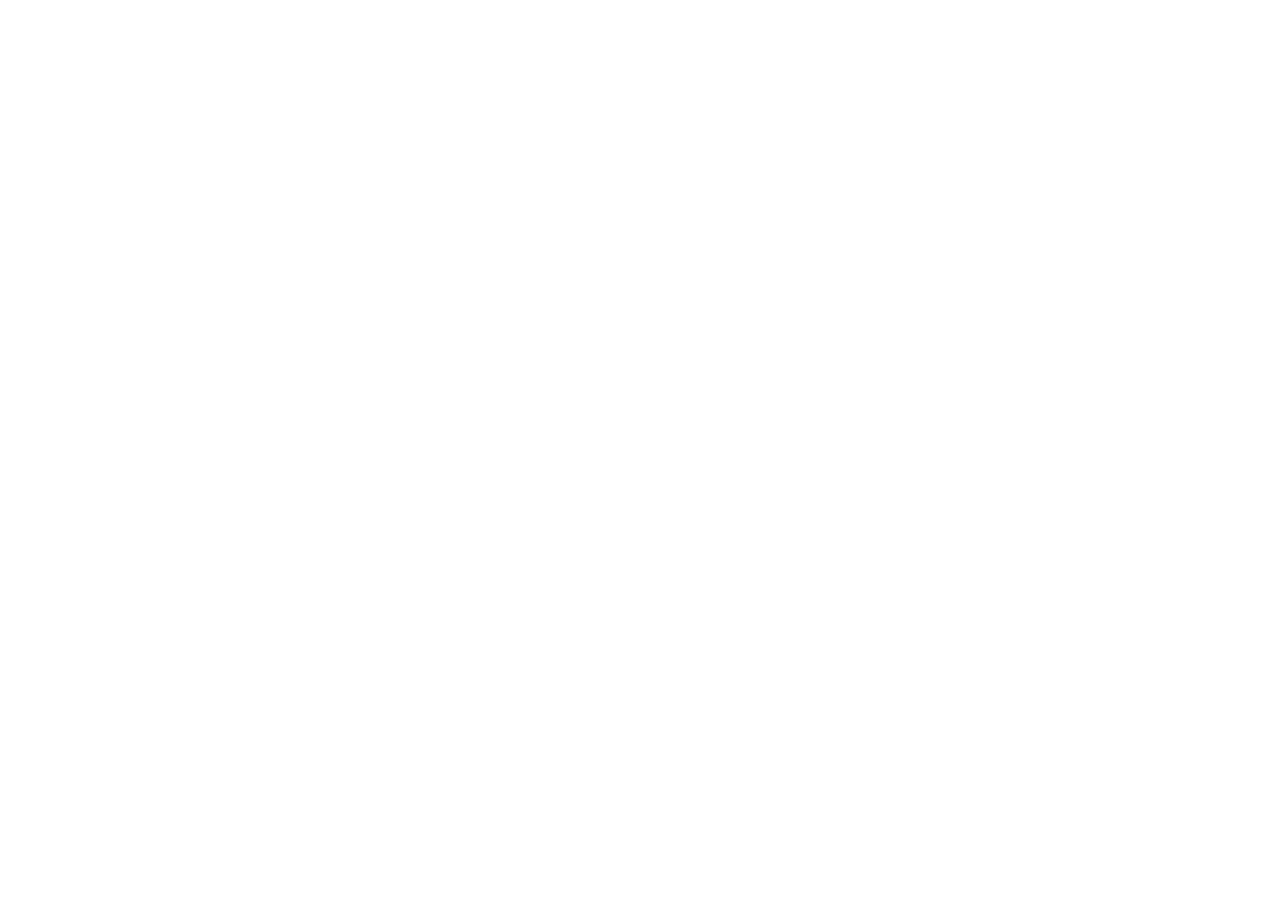
==== index.html @ b49e2612 "segundo committt" ====
<!DOCTYPE html>
<html lang="en">
  <head>
    <meta charset="UTF-8" />
    <meta name="viewport" content="width=device-width, initial-scale=1.0" />
    <title>Proyecto Personal</title>
  </head>
  <body>
    <header>
      <!-- HEADER-->
    </header>
    <main>
      <!--  MAIN CONTENT  -->
    </main>

    <footer>
      <!--  FOOTER   -->
    </footer>
  </body>
</html>
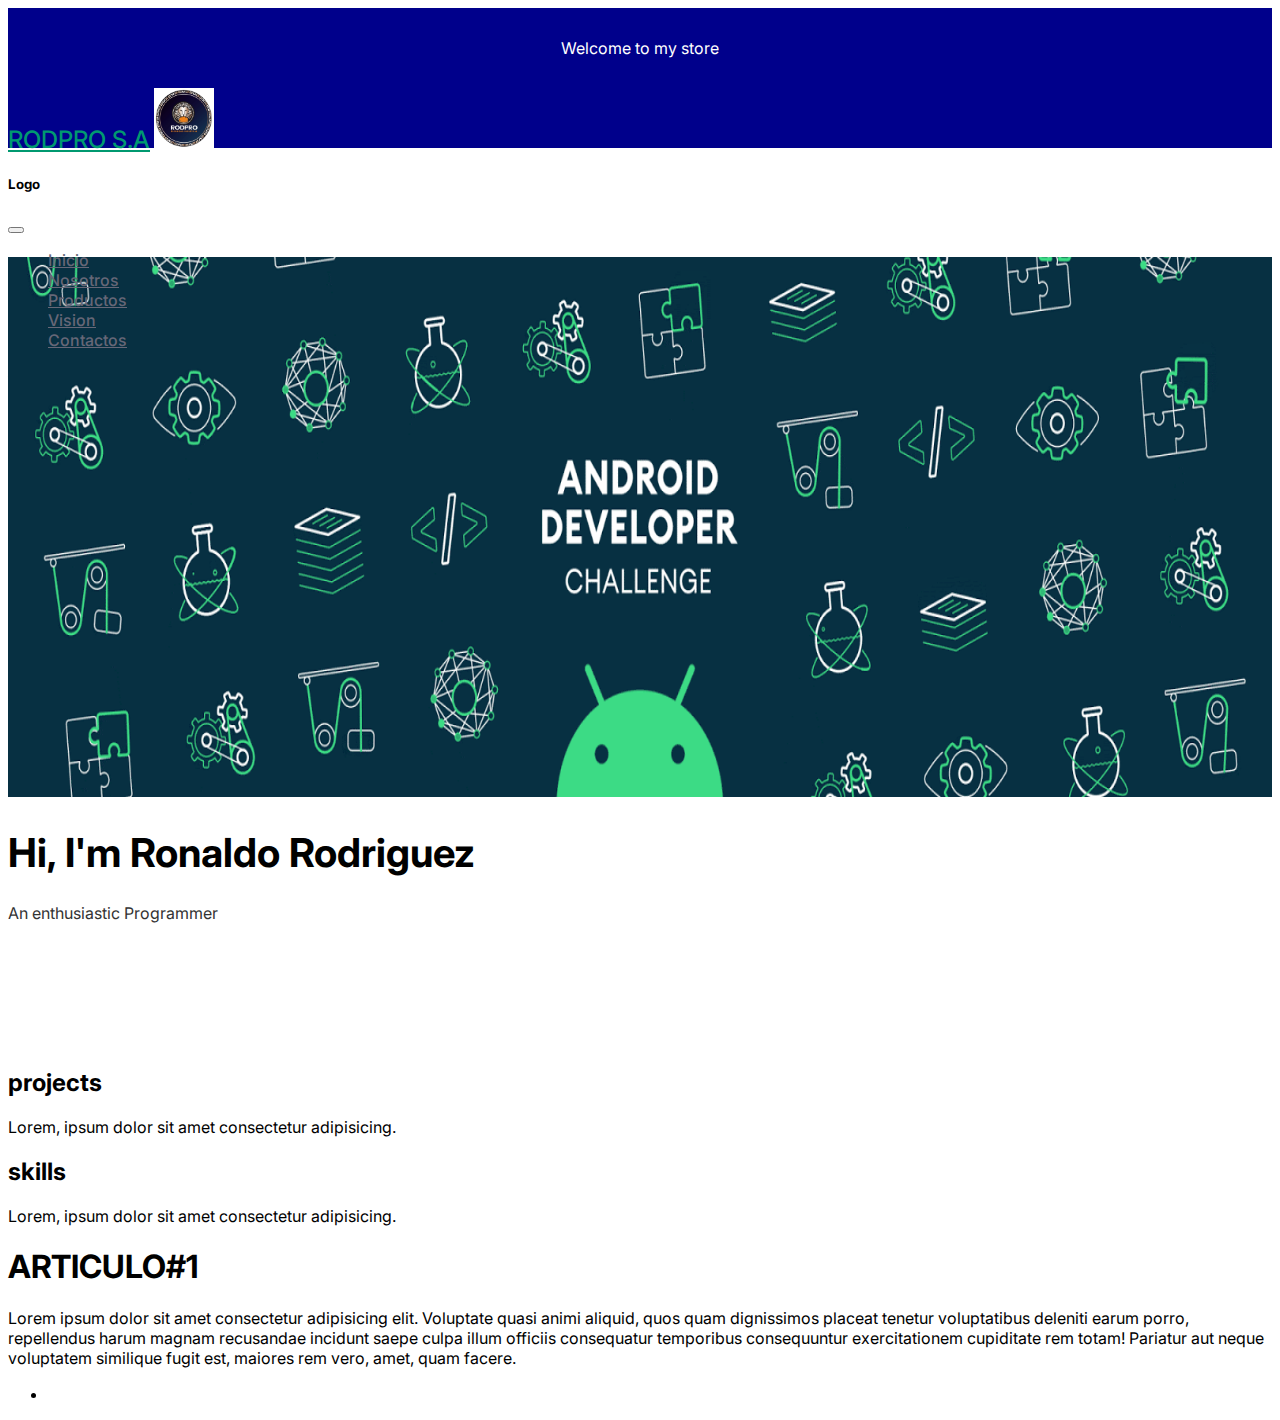
==== commit 95513e28: "agregando resources" ====
--- a/index.html
+++ b/index.html
@@ -3,18 +3,146 @@
   <head>
     <meta charset="UTF-8" />
     <meta name="viewport" content="width=device-width, initial-scale=1.0" />
+
+    <link rel="preconnect" href="https://fonts.googleapis.com" />
+    <link rel="preconnect" href="https://fonts.gstatic.com" crossorigin />
+    <link
+      href="https://fonts.googleapis.com/css2?family=Inter:wght@100..900&display=swap"
+      rel="stylesheet"
+    />
+    <link
+      href="https://cdn.jsdelivr.net/npm/bootstrap@5.3.2/dist/css/bootstrap.min.css"
+      rel="stylesheet"
+      integrity="sha384-T3c6CoIi6uLrA9TneNEoa7RxnatzjcDSCmG1MXxSR1GAsXEV/Dwwykc2MPK8M2HN"
+      crossorigin="anonymous"
+    />
+    <link rel="stylesheet" href="./public/css/style.css" />
     <title>Proyecto Personal</title>
   </head>
   <body>
     <header>
       <!-- HEADER-->
+      <div class="top-header">Welcome to my store</div>
+      <!-- NAVBAR-->
+      <nav class="navbar navbar-expand-lg fixed-top bg-light">
+        <div class="container-fluid">
+          <a class="navbar-brand me-auto" href="#">RODPRO S.A</a>
+          <img src="./public/images/rodpro.jpg" alt="Logo" class="logo-img" />
+          <div
+            class="offcanvas offcanvas-end"
+            tabindex="-1"
+            id="offcanvasNavbar"
+            aria-labelledby="offcanvasNavbarLabel"
+          >
+            <div class="offcanvas-header">
+              <h5 class="offcanvas-title" id="offcanvasNavbarLabel">Logo</h5>
+              <button
+                type="button"
+                class="btn-close"
+                data-bs-dismiss="offcanvas"
+                aria-label="Close"
+              ></button>
+            </div>
+            <div class="offcanvas-body">
+              <ul class="navbar-nav justify-content-center flex-grow-1 pe-3">
+                <li class="nav-item">
+                  <a class="nav-link mx-lg-2" aria-current="page" href="#"
+                    >Inicio</a
+                  >
+                </li>
+                <li class="nav-item">
+                  <a class="nav-link mx-lg-2" href="#">Nosotros</a>
+                </li>
+                <li class="nav-item">
+                  <a class="nav-link mx-lg-2" href="#">Productos</a>
+                </li>
+                <li class="nav-item">
+                  <a class="nav-link mx-lg-2" href="#">Vision</a>
+                </li>
+                <li class="nav-item">
+                  <a class="nav-link mx-lg-2" href="#">Contactos</a>
+                </li>
+              </ul>
+            </div>
+          </div>
+          <a href="#" class="login-button">Escribenos!</a>
+          <button
+            class="navbar-toggler"
+            type="button"
+            data-bs-toggle="offcanvas"
+            data-bs-target="#offcanvasNavbar"
+            aria-controls="offcanvasNavbar"
+            aria-label="Toggle navigation"
+          >
+            <span class="navbar-toggler-icon"></span>
+          </button>
+        </div>
+      </nav>
+
+      <!-- END NAVBAR-->
+      <!-- END HEADER-->
     </header>
     <main>
       <!--  MAIN CONTENT  -->
+
+      <!--  HOME SECTION  -->
+      <section class="home-section">
+        <div class="container-fluid">
+          <div class="row align-items-center">
+            <div class="col-md-6 mb-4">
+              <img
+                src="./public/images/android.gif"
+                alt="Ronaldo Rodriguez img-fluid"
+                class="profile-image"
+              />
+            </div>
+            <div class="col-md-6">
+              <div class="text-content">
+                <h1>Hi, I'm Ronaldo Rodriguez</h1>
+                <p>An enthusiastic Programmer</p>
+              </div>
+            </div>
+          </div>
+        </div>
+      </section>
+
+      <!--  END HOME SECTION  -->
+      <section>
+        <h2>projects</h2>
+        Lorem, ipsum dolor sit amet consectetur adipisicing.
+      </section>
+      <section>
+        <h2>skills</h2>
+        Lorem, ipsum dolor sit amet consectetur adipisicing.
+      </section>
+      <article>
+        <h1>ARTICULO#1</h1>
+        <p>
+          Lorem ipsum dolor sit amet consectetur adipisicing elit. Voluptate
+          quasi animi aliquid, quos quam dignissimos placeat tenetur
+          voluptatibus deleniti earum porro, repellendus harum magnam recusandae
+          incidunt saepe culpa illum officiis consequatur temporibus
+          consequuntur exercitationem cupiditate rem totam! Pariatur aut neque
+          voluptatem similique fugit est, maiores rem vero, amet, quam facere.
+        </p>
+      </article>
+      <!--  END MAIN CONTENT  -->
     </main>
 
     <footer>
       <!--  FOOTER   -->
+      <ul>
+        <li>
+          <a href="#"></a>
+        </li>
+      </ul>
+      <!--  END FOOTER   -->
     </footer>
+
+    <script
+      src="https://cdn.jsdelivr.net/npm/bootstrap@5.3.2/dist/js/bootstrap.bundle.min.js"
+      integrity="sha384-C6RzsynM9kWDrMNeT87bh95OGNyZPhcTNXj1NW7RuBCsyN/o0jlpcV8Qyq46cDfL"
+      crossorigin="anonymous"
+    ></script>
   </body>
 </html>
--- a/public/css/style.css
+++ b/public/css/style.css
@@ -0,0 +1,139 @@
+body{
+  font-family: "Inter";
+  padding: 0%;
+}
+
+.top-header {
+  background-color: darkblue; /* Sets the background color to blue */
+  color: white; /* Sets the text color to white */
+  text-align: center; /* Centers the text horizontally */
+  padding: 30px ; /* Adds some padding above and below the text */
+}
+.fixed-top {
+  top: 70px; /* Height of your top header */
+}
+
+.login-button{
+  background-color: #009978;
+  color: #ffff;
+  font-size: 14px;
+  padding: 8px 20px;
+  border-radius: 50px;
+  text-decoration: none;
+  transition: 0.3s background-color;
+}
+
+.login-button:hover{
+  background-color: #00b383;
+}
+
+.nav-link{
+  color: #666777;
+  font-weight: 500;
+  position: relative;
+}
+.nav-link:hover, .nav-link:active{
+  color: #000;
+}
+
+@media (min-width: 991px) {
+  
+  .nav-link::before{
+    content: "";
+    position: absolute;
+    bottom: 0;
+    left: 50%;
+    transform: translateX(-50%);
+    width: 0;
+    height: 2px;
+    background-color: #009970;
+    visibility: hidden;
+    transition: 0.3s ease-in-out;
+  
+  }
+  
+  
+  .nav-link:hover::before, .nav-link.active::before{
+    width: 100%;
+    visibility: visible;
+  }
+  
+}
+
+.navbar-toggler{
+  border: none;
+  font-size: 1.25rem;
+}
+
+.navbar-toggler:focus, .btn-close:focus{
+  box-shadow: none;
+  outline: none;
+}
+
+.navbar-brand{
+    font-weight: 500;
+    color: #009970;
+    font-size: 24px;
+    transition: 0.3s color;
+}
+.custom-bg {
+  background-color: #009970; /* Usa el color que prefieras */
+}
+.navbar{
+  
+  background-color: darkblue;
+  height: 60px;
+}
+
+header{
+  padding-bottom:0%;
+  margin-top: 0px;
+}
+
+.logo-img {
+  height: 60px; /* Ajusta esto basado en el tamaño de tu navbar */
+  /* Otras propiedades de estilo según sea necesario */
+}
+main{
+  
+}
+
+.home-section {
+  display: flex;
+  justify-content: center;
+  align-items: center;
+  height: 100vh;
+  padding-bottom: 0%;
+  background-color: #ffff; /* Ajusta el color de fondo según necesites */
+}
+
+
+.content-wrapper {
+  display: flex;
+  align-items: center;
+  flex-direction: row;
+  justify-content: center;
+  gap: 20px; /* Espacio entre la imagen y el texto */
+}
+
+.profile-image {
+  height: 40px;
+  max-width: 100%; /* Asegura que la imagen no sobrepase el ancho de su contenedor */
+  height: 60vh; /* Mantiene la proporción de la imagen al cambiar el ancho */
+}
+.text-content h1, .text-content p {
+  margin: 3;
+  text-align: left;
+}
+
+.text-content h1 {
+  font-size: 2.5em; /* Ajusta el tamaño del texto según necesites */
+  color: #000; /* Color del texto */
+}
+
+.text-content p {
+  font-size: 1.0em; /* Ajusta el tamaño del texto según necesites */
+  color: #333; /* Color del texto */
+}
+
+
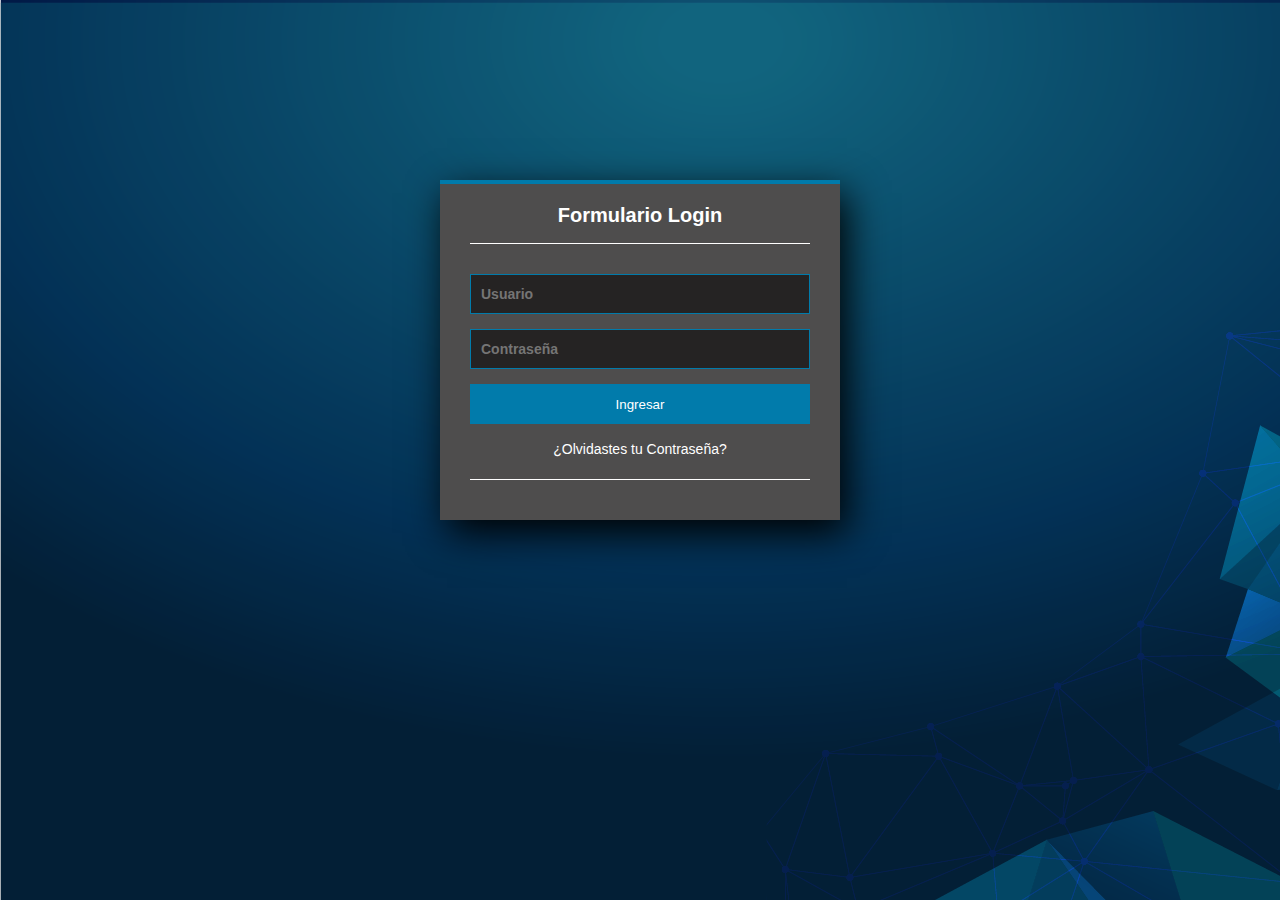
==== commit 74cf0204: "agregando login page" ====
--- a/index.html
+++ b/index.html
@@ -1,148 +1,29 @@
 <!DOCTYPE html>
-<html lang="en">
+<html lang="en" dir="ltr">
   <head>
-    <meta charset="UTF-8" />
-    <meta name="viewport" content="width=device-width, initial-scale=1.0" />
-
-    <link rel="preconnect" href="https://fonts.googleapis.com" />
-    <link rel="preconnect" href="https://fonts.gstatic.com" crossorigin />
-    <link
-      href="https://fonts.googleapis.com/css2?family=Inter:wght@100..900&display=swap"
-      rel="stylesheet"
-    />
-    <link
-      href="https://cdn.jsdelivr.net/npm/bootstrap@5.3.2/dist/css/bootstrap.min.css"
-      rel="stylesheet"
-      integrity="sha384-T3c6CoIi6uLrA9TneNEoa7RxnatzjcDSCmG1MXxSR1GAsXEV/Dwwykc2MPK8M2HN"
-      crossorigin="anonymous"
-    />
-    <link rel="stylesheet" href="./public/css/style.css" />
-    <title>Proyecto Personal</title>
+    <meta charset="utf-8" />
+    <title>Formulario Login</title>
+    <link rel="stylesheet" href="./public/css/style_index.css" />
   </head>
   <body>
-    <header>
-      <!-- HEADER-->
-      <div class="top-header">Welcome to my store</div>
-      <!-- NAVBAR-->
-      <nav class="navbar navbar-expand-lg fixed-top bg-light">
-        <div class="container-fluid">
-          <a class="navbar-brand me-auto" href="#">RODPRO S.A</a>
-          <img src="./public/images/rodpro.jpg" alt="Logo" class="logo-img" />
-          <div
-            class="offcanvas offcanvas-end"
-            tabindex="-1"
-            id="offcanvasNavbar"
-            aria-labelledby="offcanvasNavbarLabel"
-          >
-            <div class="offcanvas-header">
-              <h5 class="offcanvas-title" id="offcanvasNavbarLabel">Logo</h5>
-              <button
-                type="button"
-                class="btn-close"
-                data-bs-dismiss="offcanvas"
-                aria-label="Close"
-              ></button>
-            </div>
-            <div class="offcanvas-body">
-              <ul class="navbar-nav justify-content-center flex-grow-1 pe-3">
-                <li class="nav-item">
-                  <a class="nav-link mx-lg-2" aria-current="page" href="#"
-                    >Inicio</a
-                  >
-                </li>
-                <li class="nav-item">
-                  <a class="nav-link mx-lg-2" href="#">Nosotros</a>
-                </li>
-                <li class="nav-item">
-                  <a class="nav-link mx-lg-2" href="#">Productos</a>
-                </li>
-                <li class="nav-item">
-                  <a class="nav-link mx-lg-2" href="#">Vision</a>
-                </li>
-                <li class="nav-item">
-                  <a class="nav-link mx-lg-2" href="#">Contactos</a>
-                </li>
-              </ul>
-            </div>
-          </div>
-          <a href="#" class="login-button">Escribenos!</a>
-          <button
-            class="navbar-toggler"
-            type="button"
-            data-bs-toggle="offcanvas"
-            data-bs-target="#offcanvasNavbar"
-            aria-controls="offcanvasNavbar"
-            aria-label="Toggle navigation"
-          >
-            <span class="navbar-toggler-icon"></span>
-          </button>
-        </div>
-      </nav>
-
-      <!-- END NAVBAR-->
-      <!-- END HEADER-->
-    </header>
-    <main>
-      <!--  MAIN CONTENT  -->
-
-      <!--  HOME SECTION  -->
-      <section class="home-section">
-        <div class="container-fluid">
-          <div class="row align-items-center">
-            <div class="col-md-6 mb-4">
-              <img
-                src="./public/images/android.gif"
-                alt="Ronaldo Rodriguez img-fluid"
-                class="profile-image"
-              />
-            </div>
-            <div class="col-md-6">
-              <div class="text-content">
-                <h1>Hi, I'm Ronaldo Rodriguez</h1>
-                <p>An enthusiastic Programmer</p>
-              </div>
-            </div>
-          </div>
-        </div>
-      </section>
-
-      <!--  END HOME SECTION  -->
-      <section>
-        <h2>projects</h2>
-        Lorem, ipsum dolor sit amet consectetur adipisicing.
-      </section>
-      <section>
-        <h2>skills</h2>
-        Lorem, ipsum dolor sit amet consectetur adipisicing.
-      </section>
-      <article>
-        <h1>ARTICULO#1</h1>
-        <p>
-          Lorem ipsum dolor sit amet consectetur adipisicing elit. Voluptate
-          quasi animi aliquid, quos quam dignissimos placeat tenetur
-          voluptatibus deleniti earum porro, repellendus harum magnam recusandae
-          incidunt saepe culpa illum officiis consequatur temporibus
-          consequuntur exercitationem cupiditate rem totam! Pariatur aut neque
-          voluptatem similique fugit est, maiores rem vero, amet, quam facere.
-        </p>
-      </article>
-      <!--  END MAIN CONTENT  -->
-    </main>
-
-    <footer>
-      <!--  FOOTER   -->
-      <ul>
-        <li>
-          <a href="#"></a>
-        </li>
-      </ul>
-      <!--  END FOOTER   -->
-    </footer>
-
-    <script
-      src="https://cdn.jsdelivr.net/npm/bootstrap@5.3.2/dist/js/bootstrap.bundle.min.js"
-      integrity="sha384-C6RzsynM9kWDrMNeT87bh95OGNyZPhcTNXj1NW7RuBCsyN/o0jlpcV8Qyq46cDfL"
-      crossorigin="anonymous"
-    ></script>
+    <section class="form-login">
+      <h5>Formulario Login</h5>
+      <input
+        class="controls"
+        type="text"
+        name="usuario"
+        value=""
+        placeholder="Usuario"
+      />
+      <input
+        class="controls"
+        type="password"
+        name="contrasena"
+        value=""
+        placeholder="Contraseña"
+      />
+      <input class="buttons" type="submit" name="" value="Ingresar" />
+      <p><a href="#">¿Olvidastes tu Contraseña?</a></p>
+    </section>
   </body>
 </html>
--- a/public/css/style_index.css
+++ b/public/css/style_index.css
@@ -0,0 +1,66 @@
+* {
+  margin: 0;
+  padding: 0;
+  box-sizing: border-box;
+}
+
+body {
+  font-family: arial;
+  background-image: url('../images/bg.png');
+}
+
+.form-login {
+  width: 400px;
+  height: 340px;
+  background: #4e4d4d;
+  margin: auto;
+  margin-top: 180px;
+  box-shadow: 7px 13px 37px #000;
+  padding: 20px 30px;
+  border-top: 4px solid #017bab;
+  color: white;
+}
+
+.form-login h5 {
+  margin: 0;
+  text-align: center;
+  height: 40px;
+  margin-bottom: 30px;
+  border-bottom: 1px solid;
+  font-size: 20px;
+}
+
+.controls {
+  width: 100%;
+  border: 1px solid #017bab;
+  margin-bottom: 15px;
+  padding: 11px 10px;
+  background: #252323;
+  font-size: 14px;
+  font-weight: bold;
+}
+
+.buttons {
+  width: 100%;
+  height: 40px;
+  background: #017bab;
+  border: none;
+  color: white;
+  margin-bottom: 16px;
+}
+
+.form-login p{
+  height: 40px;
+  text-align: center;
+  border-bottom: 1px solid;
+}
+
+.form-login a {
+  color: white;
+  text-decoration: none;
+  font-size: 14px;
+}
+
+.form-login a:hover {
+  text-decoration: underline;
+}
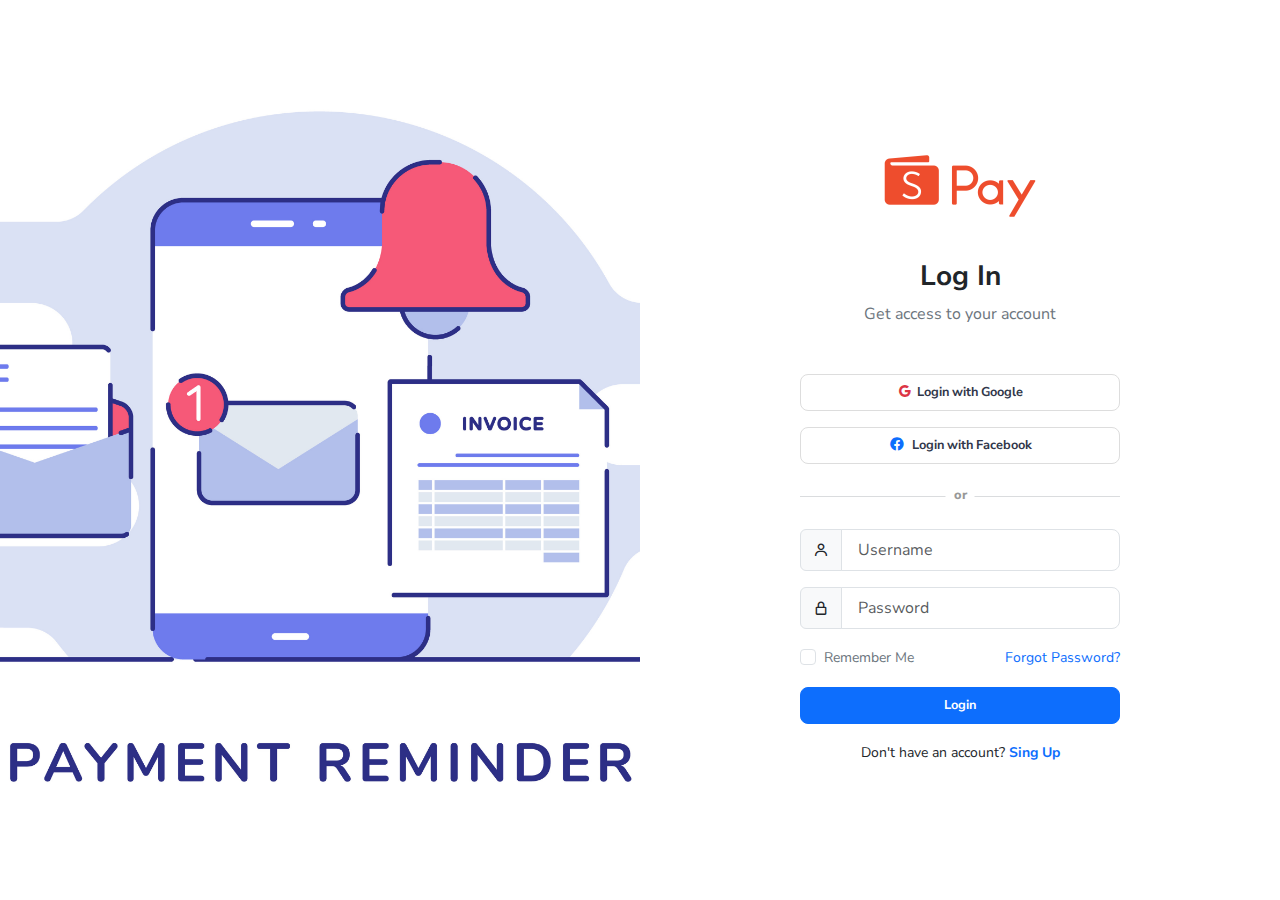
==== commit cc546596: "agregando login" ====
--- a/index.html
+++ b/index.html
@@ -1,29 +1,126 @@
 <!DOCTYPE html>
-<html lang="en" dir="ltr">
+<html lang="en">
   <head>
-    <meta charset="utf-8" />
-    <title>Formulario Login</title>
+    <meta charset="UTF-8" />
+    <meta name="viewport" content="width=device-width, initial-scale=1.0" />
+    <link
+      href="https://cdn.jsdelivr.net/npm/bootstrap@5.3.3/dist/css/bootstrap.min.css"
+      rel="stylesheet"
+      integrity="sha384-QWTKZyjpPEjISv5WaRU9OFeRpok6YctnYmDr5pNlyT2bRjXh0JMhjY6hW+ALEwIH"
+      crossorigin="anonymous"
+    />
+    <link
+      href="https://unpkg.com/boxicons@2.1.4/css/boxicons.min.css"
+      rel="stylesheet"
+    />
     <link rel="stylesheet" href="./public/css/style_index.css" />
+    <title>Login Page</title>
   </head>
   <body>
-    <section class="form-login">
-      <h5>Formulario Login</h5>
-      <input
-        class="controls"
-        type="text"
-        name="usuario"
-        value=""
-        placeholder="Usuario"
-      />
-      <input
-        class="controls"
-        type="password"
-        name="contrasena"
-        value=""
-        placeholder="Contraseña"
-      />
-      <input class="buttons" type="submit" name="" value="Ingresar" />
-      <p><a href="#">¿Olvidastes tu Contraseña?</a></p>
-    </section>
+    <div class="row vh-100 g-0">
+      <!--  LEFT SIDE-->
+      <div class="col-lg-6 position-relative d-none d-lg-block">
+        <div
+          class="bg-holder"
+          style="background-image: url(./public/images/bg.jpeg)"
+        ></div>
+      </div>
+      <!--  /LEFT SIDE-->
+
+      <!--  RIGHT SIDE-->
+      <div class="col-lg-6">
+        <div
+          class="row align-items-center justify-content-center h-100 g-0 px-4 px-sm-0"
+        >
+          <div class="col col-sm-6 col-lg-7 col-xl-6">
+            <!-- LOGO-->
+            <a href="#" class="d-flex justify-content-center mb-4">
+              <img src="./public/images/logo.png" alt="" width="160" />
+            </a>
+            <!-- / LOGO-->
+
+            <div class="text-center mb-5">
+              <h3 class="fw-bold">Log In</h3>
+              <p class="text-secondary">Get access to your account</p>
+            </div>
+
+            <!-- Social Login-->
+            <button
+              class="btn btn-lg btn-outline-secondary btn-outline-custom w-100 mb-3"
+            >
+              <i class="bx bxl-google text-danger me-1 fs-6"></i>Login with
+              Google
+            </button>
+            <button
+              class="btn btn-lg btn-outline-secondary btn-outline-custom w-100"
+            >
+              <i class="bx bxl-facebook-circle text-primary me-1 fs-6"></i>
+              Login with Facebook
+            </button>
+            <!-- Social Login-->
+
+            <!-- Divider-->
+
+            <div class="position-relative">
+              <hr class="text-secondary divider" />
+              <div class="divider-content-center">or</div>
+            </div>
+            <!-- /Divider-->
+
+            <!-- Form-->
+            <form action="#">
+              <div class="input-group mb-3">
+                <span class="input-group-text">
+                  <i class="bx bx-user"></i>
+                </span>
+                <input
+                  type="text"
+                  class="form-control form-control-lg fs-6"
+                  placeholder="Username"
+                />
+              </div>
+              <div class="input-group mb-3">
+                <span class="input-group-text">
+                  <i class="bx bx-lock-alt"></i>
+                </span>
+                <input
+                  type="password"
+                  class="form-control form-control-lg fs-6"
+                  placeholder="Password"
+                />
+              </div>
+              <div class="input-group mb-3 d-flex justify-content-between">
+                <div class="form-check">
+                  <input
+                    type="checkbox"
+                    class="form-check-input"
+                    id="formCheck"
+                  />
+                  <label
+                    for="formCheck"
+                    class="form-check-label text-secondary"
+                  >
+                    <small>Remember Me</small>
+                  </label>
+                </div>
+                <div>
+                  <small><a href="#">Forgot Password?</a></small>
+                </div>
+              </div>
+              <button class="btn btn-primary btn-lg w-100 mb-3">Login</button>
+            </form>
+            <!-- /  Form-->
+
+            <div class="text-center">
+              <small
+                >Don't have an account?
+                <a href="#" class="fw-bold"> Sing Up</a></small
+              >
+            </div>
+          </div>
+        </div>
+      </div>
+      <!--  / RIGHT SIDE-->
+    </div>
   </body>
 </html>
--- a/public/css/style_index.css
+++ b/public/css/style_index.css
@@ -1,66 +1,69 @@
-* {
-  margin: 0;
+
+@import url('https://fonts.googleapis.com/css2?family=Nunito+Sans:ital,opsz,wght@0,6..12,200..1000;1,6..12,200..1000&display=swap');
+
+*{
+  margin:0;
   padding: 0;
   box-sizing: border-box;
 }
-
-body {
-  font-family: arial;
-  background-image: url('../images/bg.png');
+body{
+  font-family: 'Nunito Sans',sans-serif;
+  background-color: #ffff;
 }
 
-.form-login {
-  width: 400px;
-  height: 340px;
-  background: #4e4d4d;
-  margin: auto;
-  margin-top: 180px;
-  box-shadow: 7px 13px 37px #000;
-  padding: 20px 30px;
-  border-top: 4px solid #017bab;
-  color: white;
+
+.btn{
+  font-size: 0.8rem;
+  font-weight: 700;
+
+}
+.btn i {
+  vertical-align: text-top;
+  
+}
+.bg-holder {
+  position: absolute;
+  top: 0;
+  left: 0;
+  width: 100%;
+  min-height: 100%;
+  background-size: cover;
+  background-position: center;
+  background-repeat: no-repeat;
 }
 
-.form-login h5 {
-  margin: 0;
-  text-align: center;
-  height: 40px;
-  margin-bottom: 30px;
-  border-bottom: 1px solid;
-  font-size: 20px;
+
+.divider-content-center{
+  position: absolute;
+  top: 50%;
+  left: 50%;
+  transform: translate(-50%, -50%);
+  padding-left: 0.5rem;
+  padding-right: 0.5rem;
+  background-color: #fff;
+  font-size: 0.8rem;
+  font-weight: 800;
+  color: #999;
 }
 
-.controls {
-  width: 100%;
-  border: 1px solid #017bab;
-  margin-bottom: 15px;
-  padding: 11px 10px;
-  background: #252323;
-  font-size: 14px;
-  font-weight: bold;
+.divider {
+  margin: 2rem 0;
+
+}
+a{
+  text-decoration: none;
 }
 
-.buttons {
-  width: 100%;
-  height: 40px;
-  background: #017bab;
-  border: none;
-  color: white;
-  margin-bottom: 16px;
+a:hover{
+  text-decoration: underline;
+} 
+.btn-outline-custom{
+  color:#31374a ;
+  border-color: #ddd;
 }
 
-.form-login p{
-  height: 40px;
-  text-align: center;
-  border-bottom: 1px solid;
-}
-
-.form-login a {
-  color: white;
-  text-decoration: none;
-  font-size: 14px;
-}
-
-.form-login a:hover {
-  text-decoration: underline;
-}
+.btn-outline-custom:hover{
+  color:#31374a ;
+  border-color: #eee;
+  background-color: #eee;
+}